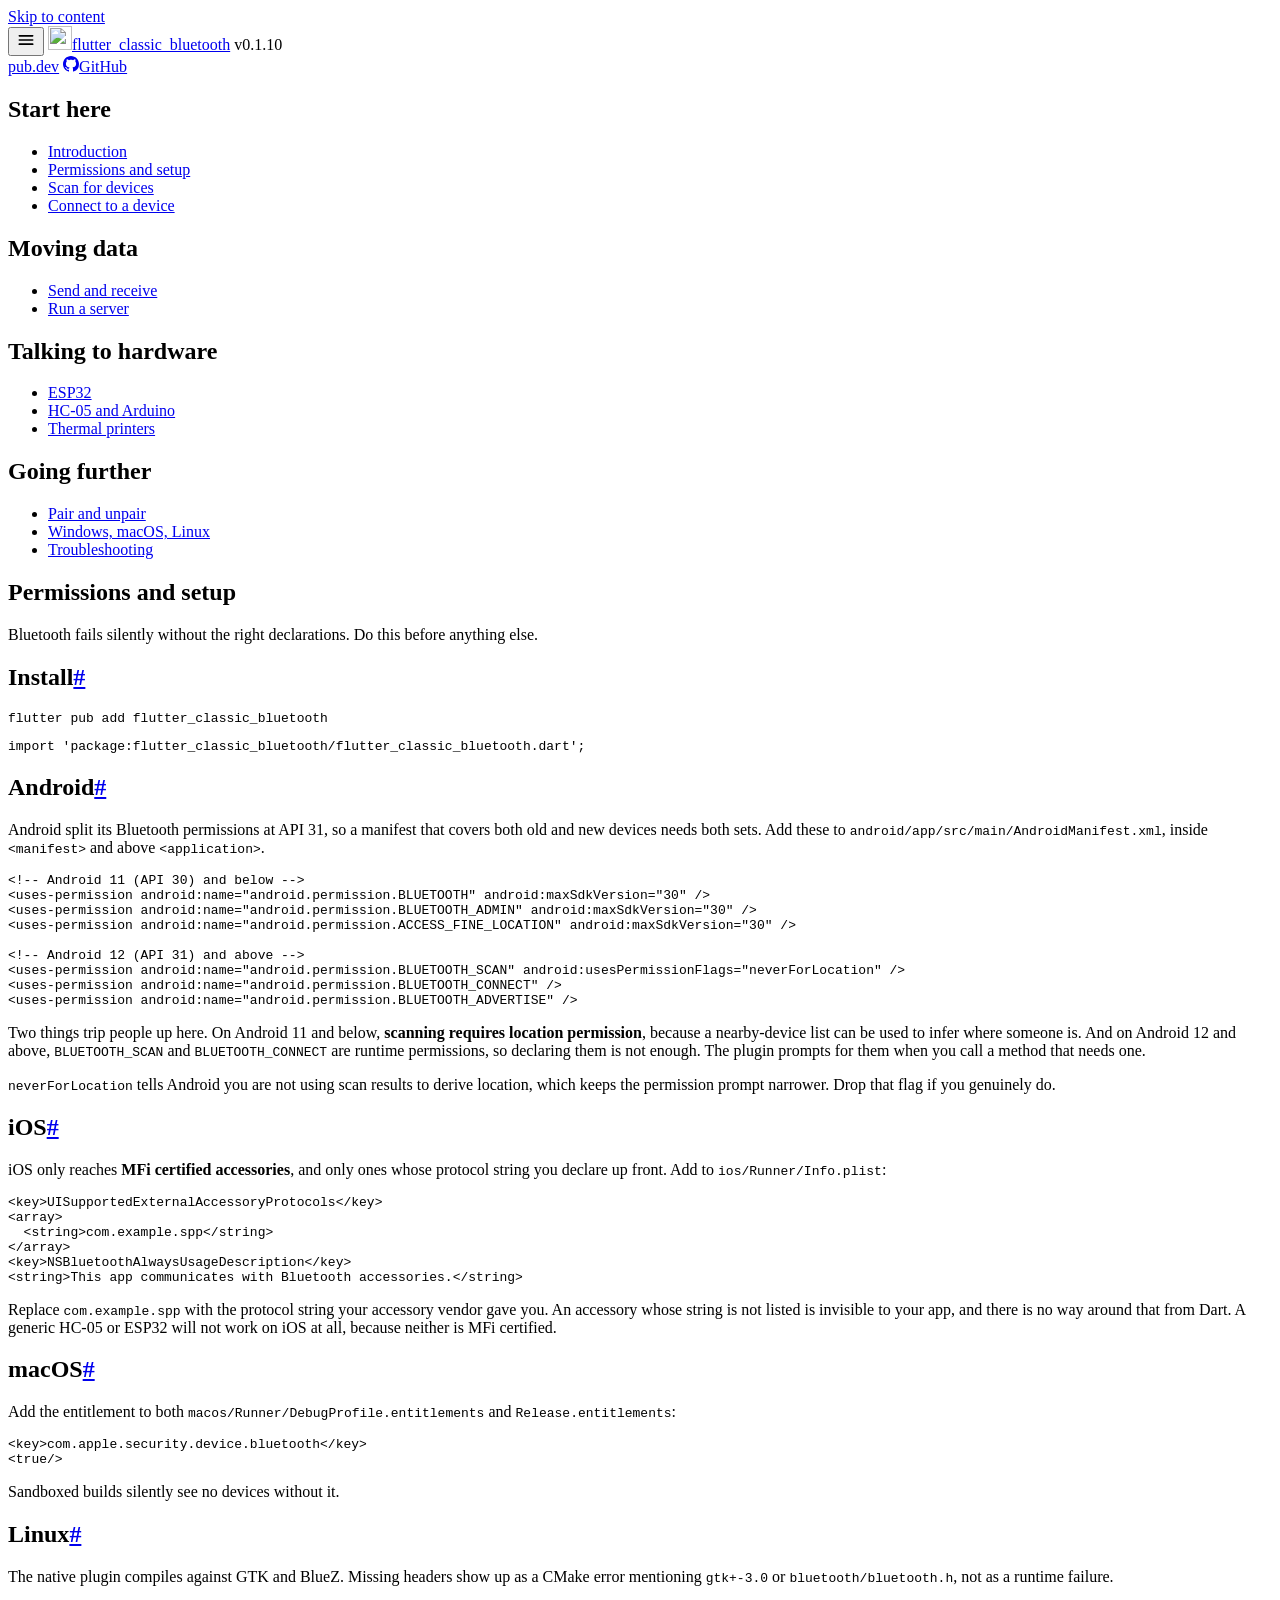
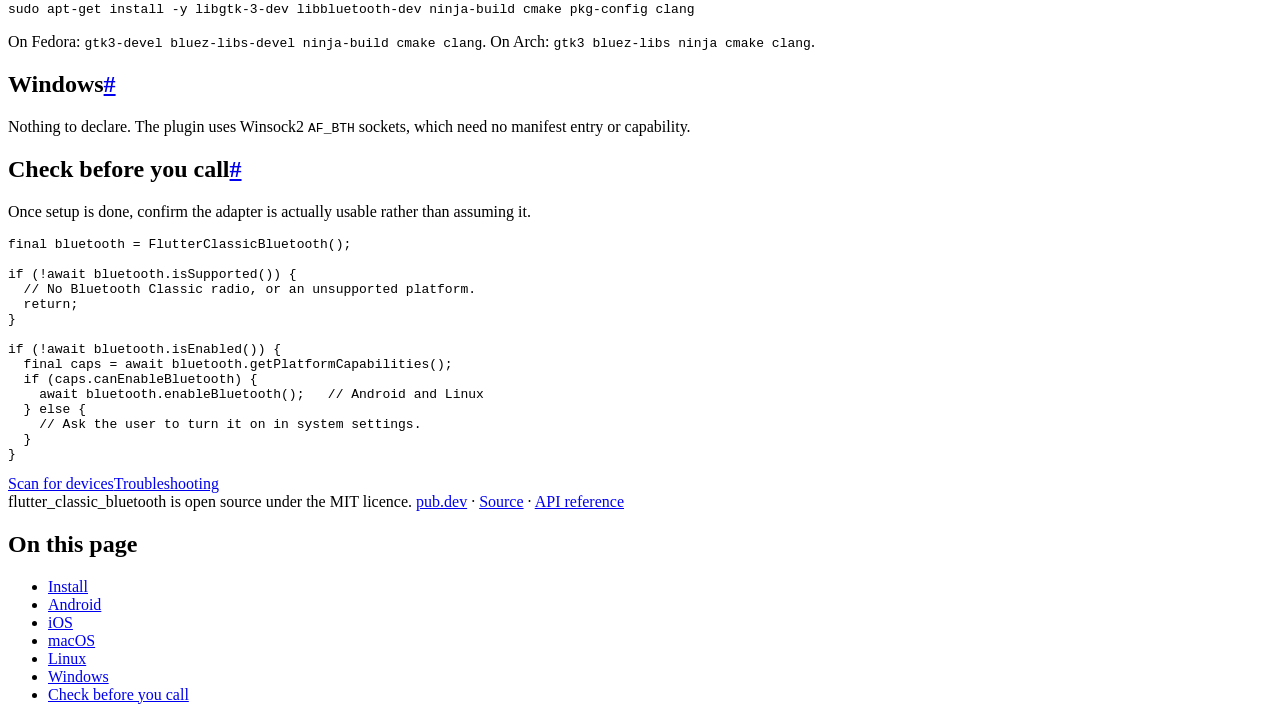
==== site/bluetooth-permissions.html @ aa204f65 "docs: add a documentation website Twelve task-based guides at https://flutter-classic-bluetooth.web." ====
<!doctype html>
<html lang="en">
<head>
<meta charset="utf-8">
<meta name="viewport" content="width=device-width,initial-scale=1">
<title>Bluetooth Permissions Setup in Flutter (Android, iOS, macOS, Linux)</title>
<meta name="description" content="The manifest entries, plist keys, entitlements and Linux packages a Flutter app needs before it can scan for or connect to a Bluetooth Classic device.">
<link rel="canonical" href="https://flutter-classic-bluetooth.web.app/bluetooth-permissions">
<meta property="og:type" content="article">
<meta property="og:title" content="Bluetooth Permissions Setup in Flutter (Android, iOS, macOS, Linux)">
<meta property="og:description" content="The manifest entries, plist keys, entitlements and Linux packages a Flutter app needs before it can scan for or connect to a Bluetooth Classic device.">
<meta property="og:url" content="https://flutter-classic-bluetooth.web.app/bluetooth-permissions">
<meta name="twitter:card" content="summary">
<link rel="icon" href="/logo.svg" type="image/svg+xml">
<link rel="stylesheet" href="/style.88cd6437e8.css">
<script type="application/ld+json">{"@context": "https://schema.org", "@type": "TechArticle", "headline": "Permissions and setup", "description": "The manifest entries, plist keys, entitlements and Linux packages a Flutter app needs before it can scan for or connect to a Bluetooth Classic device.", "url": "https://flutter-classic-bluetooth.web.app/bluetooth-permissions", "author": {"@type": "Person", "name": "Nurullah Al Masum"}, "about": {"@type": "SoftwareSourceCode", "name": "flutter_classic_bluetooth", "programmingLanguage": "Dart", "codeRepository": "https://github.com/almasumdev/flutter_classic_bluetooth"}}</script>
<script type="application/ld+json">{"@context": "https://schema.org", "@type": "FAQPage", "mainEntity": [{"@type": "Question", "name": "Why does Bluetooth scanning need location permission on Android?", "acceptedAnswer": {"@type": "Answer", "text": "On Android 11 and below the list of nearby Bluetooth devices can reveal where a user is, so the system gates scanning behind ACCESS_FINE_LOCATION. Android 12 replaced it with BLUETOOTH_SCAN, which you can declare with neverForLocation."}}, {"@type": "Question", "name": "Why can my Flutter app not see a Bluetooth device on iOS?", "acceptedAnswer": {"@type": "Answer", "text": "iOS only exposes MFi certified accessories, and only those whose protocol string is listed in UISupportedExternalAccessoryProtocols. Generic modules such as HC-05 and ESP32 are not reachable on iOS."}}, {"@type": "Question", "name": "Do I need a permission package to request Bluetooth permissions?", "acceptedAnswer": {"@type": "Answer", "text": "No. The plugin requests the Android runtime permissions it needs when you call a method that requires one."}}]}</script>
</head>
<body>
<a class="skip" href="#content">Skip to content</a>

<header class="topbar">
  <button class="menu" type="button" aria-label="Open navigation" aria-expanded="false" aria-controls="sidebar"><svg viewBox="0 0 24 24" aria-hidden="true" width="20" height="20" fill="none" stroke="currentColor" stroke-width="2" stroke-linecap="round"><path d="M4 7h16M4 12h16M4 17h16"/></svg></button>
  <a class="brand" href="/"><img src="/logo.svg" alt="" width="24" height="24">flutter_classic_bluetooth</a>
  <span class="ver">v0.1.10</span>
  <div class="grow"></div>
  <a class="ext" href="https://pub.dev/packages/flutter_classic_bluetooth"><span>pub.dev</span></a>
  <a class="ext" href="https://github.com/almasumdev/flutter_classic_bluetooth" aria-label="Source on GitHub"><svg viewBox="0 0 16 16" aria-hidden="true" width="16" height="16" fill="currentColor"><path d="M8 0C3.58 0 0 3.58 0 8c0 3.54 2.29 6.53 5.47 7.59.4.07.55-.17.55-.38 0-.19-.01-.82-.01-1.49-2.01.37-2.53-.49-2.69-.94-.09-.23-.48-.94-.82-1.13-.28-.15-.68-.52-.01-.53.63-.01 1.08.58 1.23.82.72 1.21 1.87.87 2.33.66.07-.52.28-.87.51-1.07-1.78-.2-3.64-.89-3.64-3.95 0-.87.31-1.59.82-2.15-.08-.2-.36-1.02.08-2.12 0 0 .67-.21 2.2.82.64-.18 1.32-.27 2-.27s1.36.09 2 .27c1.53-1.04 2.2-.82 2.2-.82.44 1.1.16 1.92.08 2.12.51.56.82 1.27.82 2.15 0 3.07-1.87 3.75-3.65 3.95.29.25.54.73.54 1.48 0 1.07-.01 1.93-.01 2.2 0 .21.15.46.55.38A8.01 8.01 0 0 0 16 8c0-4.42-3.58-8-8-8Z"/></svg><span>GitHub</span></a>
</header>

<div class="scrim" aria-hidden="true"></div>

<div class="shell">
  <nav class="sidebar" id="sidebar" aria-label="Documentation"><h2>Start here</h2><ul><li><a href="/">Introduction</a></li><li><a href="/bluetooth-permissions" aria-current="page">Permissions and setup</a></li><li><a href="/scan-bluetooth-devices">Scan for devices</a></li><li><a href="/connect-bluetooth-device">Connect to a device</a></li></ul><h2>Moving data</h2><ul><li><a href="/send-receive-data">Send and receive</a></li><li><a href="/rfcomm-server">Run a server</a></li></ul><h2>Talking to hardware</h2><ul><li><a href="/esp32-bluetooth">ESP32</a></li><li><a href="/hc-05-arduino">HC-05 and Arduino</a></li><li><a href="/bluetooth-thermal-printer">Thermal printers</a></li></ul><h2>Going further</h2><ul><li><a href="/pair-devices">Pair and unpair</a></li><li><a href="/desktop-bluetooth">Windows, macOS, Linux</a></li><li><a href="/troubleshooting">Troubleshooting</a></li></ul></nav>

  <main class="content" id="content">
    <article>
      <h1>Permissions and setup</h1>
      <p class="lede">Bluetooth fails silently without the right declarations. Do this before anything else.</p>
      <h2 id="install">Install<a class="anchor" href="#install" aria-label="Link to this section">#</a></h2>
<div class="codeblock"><pre><code>flutter pub add flutter_classic_bluetooth</code></pre></div>
<div class="codeblock"><pre><code>import 'package:flutter_classic_bluetooth/flutter_classic_bluetooth.dart';</code></pre></div>
<h2 id="android">Android<a class="anchor" href="#android" aria-label="Link to this section">#</a></h2>
<p>Android split its Bluetooth permissions at API 31, so a manifest that covers both old and new devices needs both sets. Add these to <code>android/app/src/main/AndroidManifest.xml</code>, inside <code>&lt;manifest&gt;</code> and above <code>&lt;application&gt;</code>.</p>
<div class="codeblock"><pre><code>&lt;!-- Android 11 (API 30) and below --&gt;
&lt;uses-permission android:name="android.permission.BLUETOOTH" android:maxSdkVersion="30" /&gt;
&lt;uses-permission android:name="android.permission.BLUETOOTH_ADMIN" android:maxSdkVersion="30" /&gt;
&lt;uses-permission android:name="android.permission.ACCESS_FINE_LOCATION" android:maxSdkVersion="30" /&gt;

&lt;!-- Android 12 (API 31) and above --&gt;
&lt;uses-permission android:name="android.permission.BLUETOOTH_SCAN" android:usesPermissionFlags="neverForLocation" /&gt;
&lt;uses-permission android:name="android.permission.BLUETOOTH_CONNECT" /&gt;
&lt;uses-permission android:name="android.permission.BLUETOOTH_ADVERTISE" /&gt;</code></pre></div>
<p>Two things trip people up here. On Android 11 and below, <strong>scanning requires location permission</strong>, because a nearby-device list can be used to infer where someone is. And on Android 12 and above, <code>BLUETOOTH_SCAN</code> and <code>BLUETOOTH_CONNECT</code> are runtime permissions, so declaring them is not enough. The plugin prompts for them when you call a method that needs one.</p>
<p><code>neverForLocation</code> tells Android you are not using scan results to derive location, which keeps the permission prompt narrower. Drop that flag if you genuinely do.</p>

<h2 id="ios">iOS<a class="anchor" href="#ios" aria-label="Link to this section">#</a></h2>
<p>iOS only reaches <strong>MFi certified accessories</strong>, and only ones whose protocol string you declare up front. Add to <code>ios/Runner/Info.plist</code>:</p>
<div class="codeblock"><pre><code>&lt;key&gt;UISupportedExternalAccessoryProtocols&lt;/key&gt;
&lt;array&gt;
  &lt;string&gt;com.example.spp&lt;/string&gt;
&lt;/array&gt;
&lt;key&gt;NSBluetoothAlwaysUsageDescription&lt;/key&gt;
&lt;string&gt;This app communicates with Bluetooth accessories.&lt;/string&gt;</code></pre></div>
<p>Replace <code>com.example.spp</code> with the protocol string your accessory vendor gave you. An accessory whose string is not listed is invisible to your app, and there is no way around that from Dart. A generic HC-05 or ESP32 will not work on iOS at all, because neither is MFi certified.</p>

<h2 id="macos">macOS<a class="anchor" href="#macos" aria-label="Link to this section">#</a></h2>
<p>Add the entitlement to both <code>macos/Runner/DebugProfile.entitlements</code> and <code>Release.entitlements</code>:</p>
<div class="codeblock"><pre><code>&lt;key&gt;com.apple.security.device.bluetooth&lt;/key&gt;
&lt;true/&gt;</code></pre></div>
<p>Sandboxed builds silently see no devices without it.</p>

<h2 id="linux">Linux<a class="anchor" href="#linux" aria-label="Link to this section">#</a></h2>
<p>The native plugin compiles against GTK and BlueZ. Missing headers show up as a CMake error mentioning <code>gtk+-3.0</code> or <code>bluetooth/bluetooth.h</code>, not as a runtime failure.</p>
<div class="codeblock"><pre><code>sudo apt-get install -y libgtk-3-dev libbluetooth-dev ninja-build cmake pkg-config clang</code></pre></div>
<p>On Fedora: <code>gtk3-devel bluez-libs-devel ninja-build cmake clang</code>. On Arch: <code>gtk3 bluez-libs ninja cmake clang</code>.</p>

<h2 id="windows">Windows<a class="anchor" href="#windows" aria-label="Link to this section">#</a></h2>
<p>Nothing to declare. The plugin uses Winsock2 <code>AF_BTH</code> sockets, which need no manifest entry or capability.</p>

<h2 id="check-before-you-call">Check before you call<a class="anchor" href="#check-before-you-call" aria-label="Link to this section">#</a></h2>
<p>Once setup is done, confirm the adapter is actually usable rather than assuming it.</p>
<div class="codeblock"><pre><code>final bluetooth = FlutterClassicBluetooth();

if (!await bluetooth.isSupported()) {
  // No Bluetooth Classic radio, or an unsupported platform.
  return;
}

if (!await bluetooth.isEnabled()) {
  final caps = await bluetooth.getPlatformCapabilities();
  if (caps.canEnableBluetooth) {
    await bluetooth.enableBluetooth();   // Android and Linux
  } else {
    // Ask the user to turn it on in system settings.
  }
}</code></pre></div><nav class="next" aria-label="Related guides"><a href="/scan-bluetooth-devices">Scan for devices</a><a href="/troubleshooting">Troubleshooting</a></nav>
      <footer class="pagefoot">
        flutter_classic_bluetooth is open source under the MIT licence.
        <a href="https://pub.dev/packages/flutter_classic_bluetooth">pub.dev</a> &middot;
        <a href="https://github.com/almasumdev/flutter_classic_bluetooth">Source</a> &middot;
        <a href="https://pub.dev/documentation/flutter_classic_bluetooth/latest/">API reference</a>
      </footer>
    </article>
  </main>

  <aside class="toc"><nav aria-labelledby="toc-h"><h2 id="toc-h">On this page</h2><ul><li><a href="#install">Install</a></li><li><a href="#android">Android</a></li><li><a href="#ios">iOS</a></li><li><a href="#macos">macOS</a></li><li><a href="#linux">Linux</a></li><li><a href="#windows">Windows</a></li><li><a href="#check-before-you-call">Check before you call</a></li></ul></nav></aside>
</div>

<script src="/docs.029eb910a1.js" defer></script>
</body>
</html>
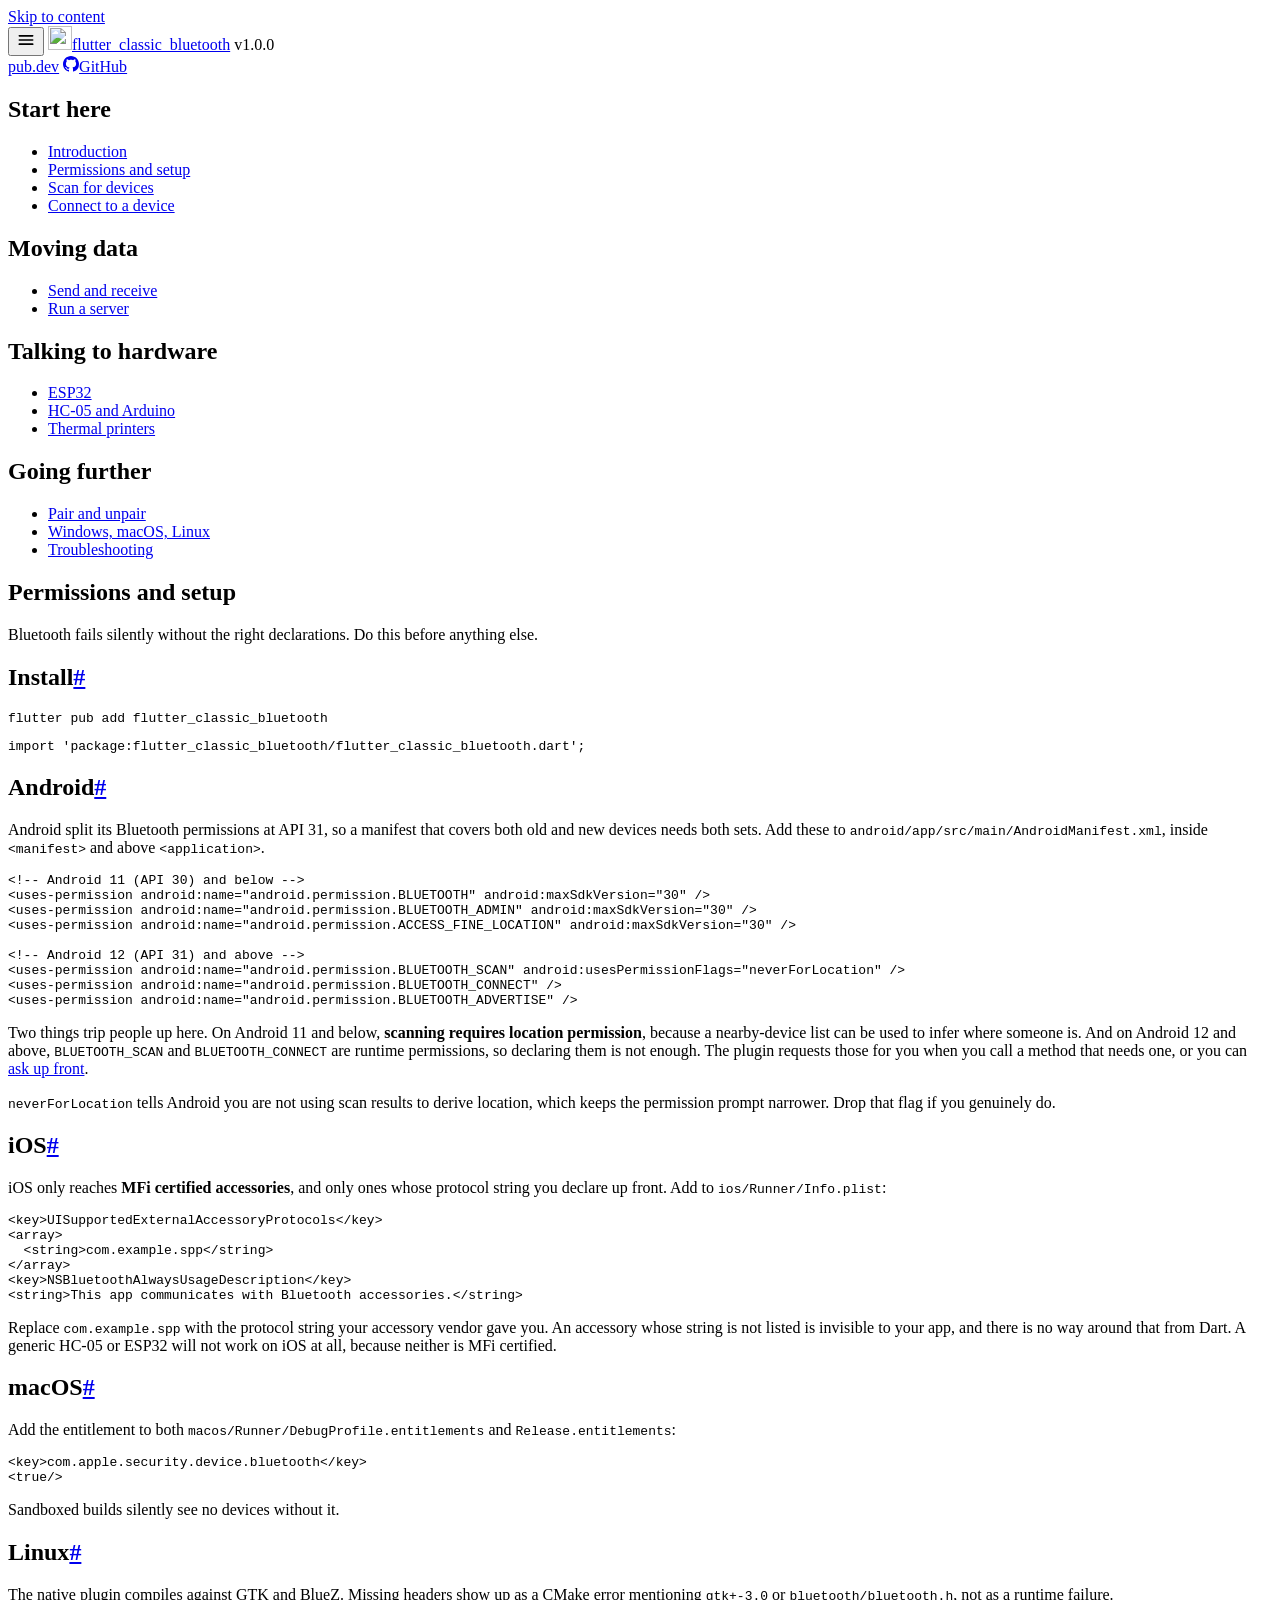
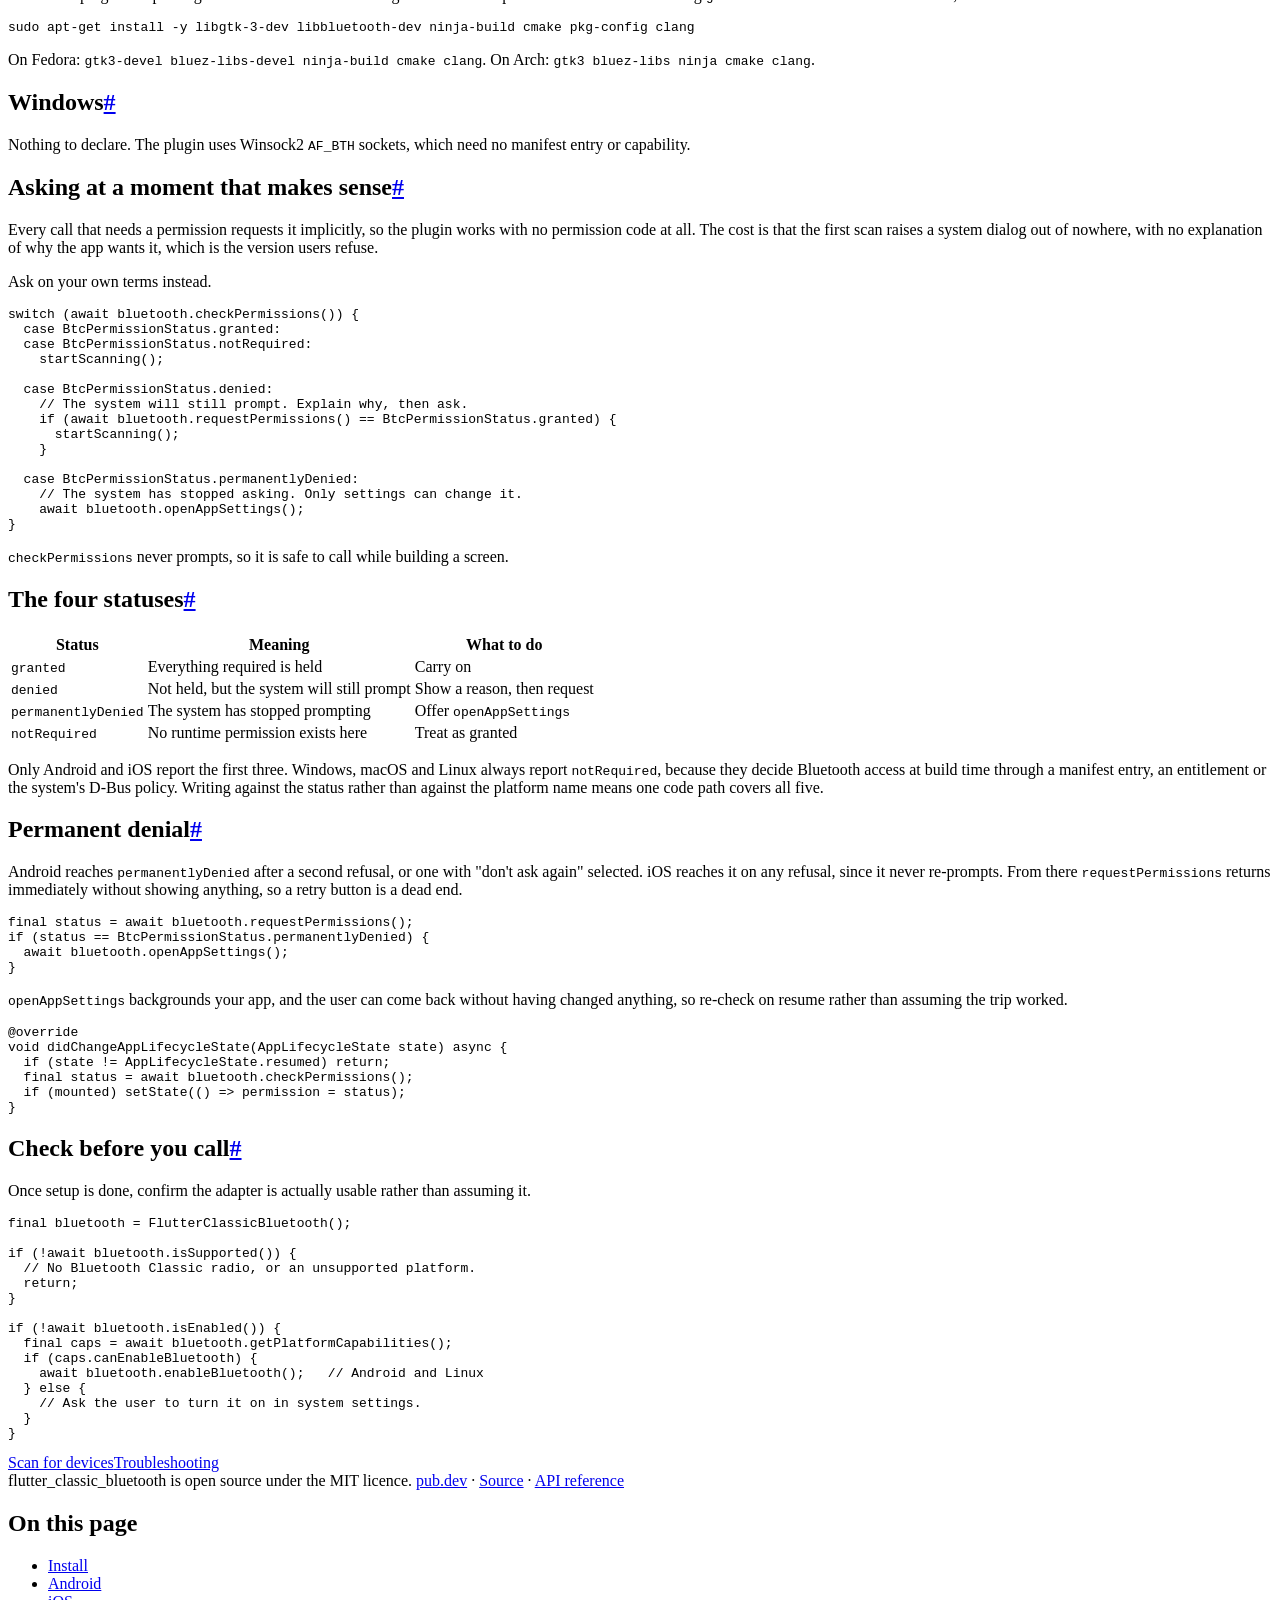
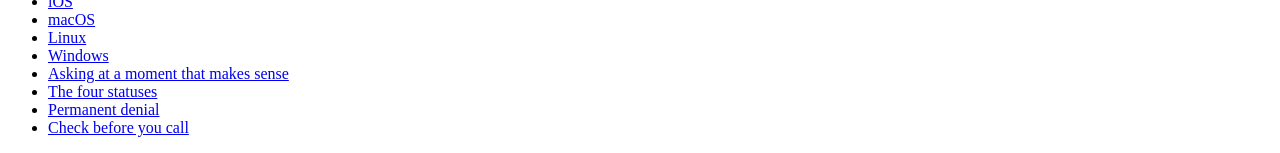
==== commit 3e737ca7: "feat!: permission API, and 1.0.0 checkPermissions() reports the current status without prompting, re" ====
--- a/site/bluetooth-permissions.html
+++ b/site/bluetooth-permissions.html
@@ -22,7 +22,7 @@
 <header class="topbar">
   <button class="menu" type="button" aria-label="Open navigation" aria-expanded="false" aria-controls="sidebar"><svg viewBox="0 0 24 24" aria-hidden="true" width="20" height="20" fill="none" stroke="currentColor" stroke-width="2" stroke-linecap="round"><path d="M4 7h16M4 12h16M4 17h16"/></svg></button>
   <a class="brand" href="/"><img src="/logo.svg" alt="" width="24" height="24">flutter_classic_bluetooth</a>
-  <span class="ver">v0.1.10</span>
+  <span class="ver">v1.0.0</span>
   <div class="grow"></div>
   <a class="ext" href="https://pub.dev/packages/flutter_classic_bluetooth"><span>pub.dev</span></a>
   <a class="ext" href="https://github.com/almasumdev/flutter_classic_bluetooth" aria-label="Source on GitHub"><svg viewBox="0 0 16 16" aria-hidden="true" width="16" height="16" fill="currentColor"><path d="M8 0C3.58 0 0 3.58 0 8c0 3.54 2.29 6.53 5.47 7.59.4.07.55-.17.55-.38 0-.19-.01-.82-.01-1.49-2.01.37-2.53-.49-2.69-.94-.09-.23-.48-.94-.82-1.13-.28-.15-.68-.52-.01-.53.63-.01 1.08.58 1.23.82.72 1.21 1.87.87 2.33.66.07-.52.28-.87.51-1.07-1.78-.2-3.64-.89-3.64-3.95 0-.87.31-1.59.82-2.15-.08-.2-.36-1.02.08-2.12 0 0 .67-.21 2.2.82.64-.18 1.32-.27 2-.27s1.36.09 2 .27c1.53-1.04 2.2-.82 2.2-.82.44 1.1.16 1.92.08 2.12.51.56.82 1.27.82 2.15 0 3.07-1.87 3.75-3.65 3.95.29.25.54.73.54 1.48 0 1.07-.01 1.93-.01 2.2 0 .21.15.46.55.38A8.01 8.01 0 0 0 16 8c0-4.42-3.58-8-8-8Z"/></svg><span>GitHub</span></a>
@@ -51,7 +51,7 @@
 &lt;uses-permission android:name="android.permission.BLUETOOTH_SCAN" android:usesPermissionFlags="neverForLocation" /&gt;
 &lt;uses-permission android:name="android.permission.BLUETOOTH_CONNECT" /&gt;
 &lt;uses-permission android:name="android.permission.BLUETOOTH_ADVERTISE" /&gt;</code></pre></div>
-<p>Two things trip people up here. On Android 11 and below, <strong>scanning requires location permission</strong>, because a nearby-device list can be used to infer where someone is. And on Android 12 and above, <code>BLUETOOTH_SCAN</code> and <code>BLUETOOTH_CONNECT</code> are runtime permissions, so declaring them is not enough. The plugin prompts for them when you call a method that needs one.</p>
+<p>Two things trip people up here. On Android 11 and below, <strong>scanning requires location permission</strong>, because a nearby-device list can be used to infer where someone is. And on Android 12 and above, <code>BLUETOOTH_SCAN</code> and <code>BLUETOOTH_CONNECT</code> are runtime permissions, so declaring them is not enough. The plugin requests those for you when you call a method that needs one, or you can <a href="#asking-at-a-moment-that-makes-sense">ask up front</a>.</p>
 <p><code>neverForLocation</code> tells Android you are not using scan results to derive location, which keeps the permission prompt narrower. Drop that flag if you genuinely do.</p>
 
 <h2 id="ios">iOS<a class="anchor" href="#ios" aria-label="Link to this section">#</a></h2>
@@ -78,6 +78,50 @@
 <h2 id="windows">Windows<a class="anchor" href="#windows" aria-label="Link to this section">#</a></h2>
 <p>Nothing to declare. The plugin uses Winsock2 <code>AF_BTH</code> sockets, which need no manifest entry or capability.</p>
 
+<h2 id="asking-at-a-moment-that-makes-sense">Asking at a moment that makes sense<a class="anchor" href="#asking-at-a-moment-that-makes-sense" aria-label="Link to this section">#</a></h2>
+<p>Every call that needs a permission requests it implicitly, so the plugin works with no permission code at all. The cost is that the first scan raises a system dialog out of nowhere, with no explanation of why the app wants it, which is the version users refuse.</p>
+<p>Ask on your own terms instead.</p>
+<div class="codeblock"><pre><code>switch (await bluetooth.checkPermissions()) {
+  case BtcPermissionStatus.granted:
+  case BtcPermissionStatus.notRequired:
+    startScanning();
+
+  case BtcPermissionStatus.denied:
+    // The system will still prompt. Explain why, then ask.
+    if (await bluetooth.requestPermissions() == BtcPermissionStatus.granted) {
+      startScanning();
+    }
+
+  case BtcPermissionStatus.permanentlyDenied:
+    // The system has stopped asking. Only settings can change it.
+    await bluetooth.openAppSettings();
+}</code></pre></div>
+<p><code>checkPermissions</code> never prompts, so it is safe to call while building a screen.</p>
+
+<h2 id="the-four-statuses">The four statuses<a class="anchor" href="#the-four-statuses" aria-label="Link to this section">#</a></h2>
+<div class="tablewrap"><div class="tablewrap"><table>
+<thead><tr><th>Status</th><th>Meaning</th><th>What to do</th></tr></thead>
+<tbody>
+<tr><td><code>granted</code></td><td>Everything required is held</td><td>Carry on</td></tr>
+<tr><td><code>denied</code></td><td>Not held, but the system will still prompt</td><td>Show a reason, then request</td></tr>
+<tr><td><code>permanentlyDenied</code></td><td>The system has stopped prompting</td><td>Offer <code>openAppSettings</code></td></tr>
+<tr><td><code>notRequired</code></td><td>No runtime permission exists here</td><td>Treat as granted</td></tr>
+</tbody></table></div></div>
+<p>Only Android and iOS report the first three. Windows, macOS and Linux always report <code>notRequired</code>, because they decide Bluetooth access at build time through a manifest entry, an entitlement or the system's D-Bus policy. Writing against the status rather than against the platform name means one code path covers all five.</p>
+
+<h2 id="permanent-denial">Permanent denial<a class="anchor" href="#permanent-denial" aria-label="Link to this section">#</a></h2>
+<p>Android reaches <code>permanentlyDenied</code> after a second refusal, or one with "don't ask again" selected. iOS reaches it on any refusal, since it never re-prompts. From there <code>requestPermissions</code> returns immediately without showing anything, so a retry button is a dead end.</p>
+<div class="codeblock"><pre><code>final status = await bluetooth.requestPermissions();
+if (status == BtcPermissionStatus.permanentlyDenied) {
+  await bluetooth.openAppSettings();
+}</code></pre></div>
+<p><code>openAppSettings</code> backgrounds your app, and the user can come back without having changed anything, so re-check on resume rather than assuming the trip worked.</p>
+<div class="codeblock"><pre><code>@override
+void didChangeAppLifecycleState(AppLifecycleState state) async {
+  if (state != AppLifecycleState.resumed) return;
+  final status = await bluetooth.checkPermissions();
+  if (mounted) setState(() =&gt; permission = status);
+}</code></pre></div>
 <h2 id="check-before-you-call">Check before you call<a class="anchor" href="#check-before-you-call" aria-label="Link to this section">#</a></h2>
 <p>Once setup is done, confirm the adapter is actually usable rather than assuming it.</p>
 <div class="codeblock"><pre><code>final bluetooth = FlutterClassicBluetooth();
@@ -104,7 +148,7 @@
     </article>
   </main>
 
-  <aside class="toc"><nav aria-labelledby="toc-h"><h2 id="toc-h">On this page</h2><ul><li><a href="#install">Install</a></li><li><a href="#android">Android</a></li><li><a href="#ios">iOS</a></li><li><a href="#macos">macOS</a></li><li><a href="#linux">Linux</a></li><li><a href="#windows">Windows</a></li><li><a href="#check-before-you-call">Check before you call</a></li></ul></nav></aside>
+  <aside class="toc"><nav aria-labelledby="toc-h"><h2 id="toc-h">On this page</h2><ul><li><a href="#install">Install</a></li><li><a href="#android">Android</a></li><li><a href="#ios">iOS</a></li><li><a href="#macos">macOS</a></li><li><a href="#linux">Linux</a></li><li><a href="#windows">Windows</a></li><li><a href="#asking-at-a-moment-that-makes-sense">Asking at a moment that makes sense</a></li><li><a href="#the-four-statuses">The four statuses</a></li><li><a href="#permanent-denial">Permanent denial</a></li><li><a href="#check-before-you-call">Check before you call</a></li></ul></nav></aside>
 </div>
 
 <script src="/docs.029eb910a1.js" defer></script>
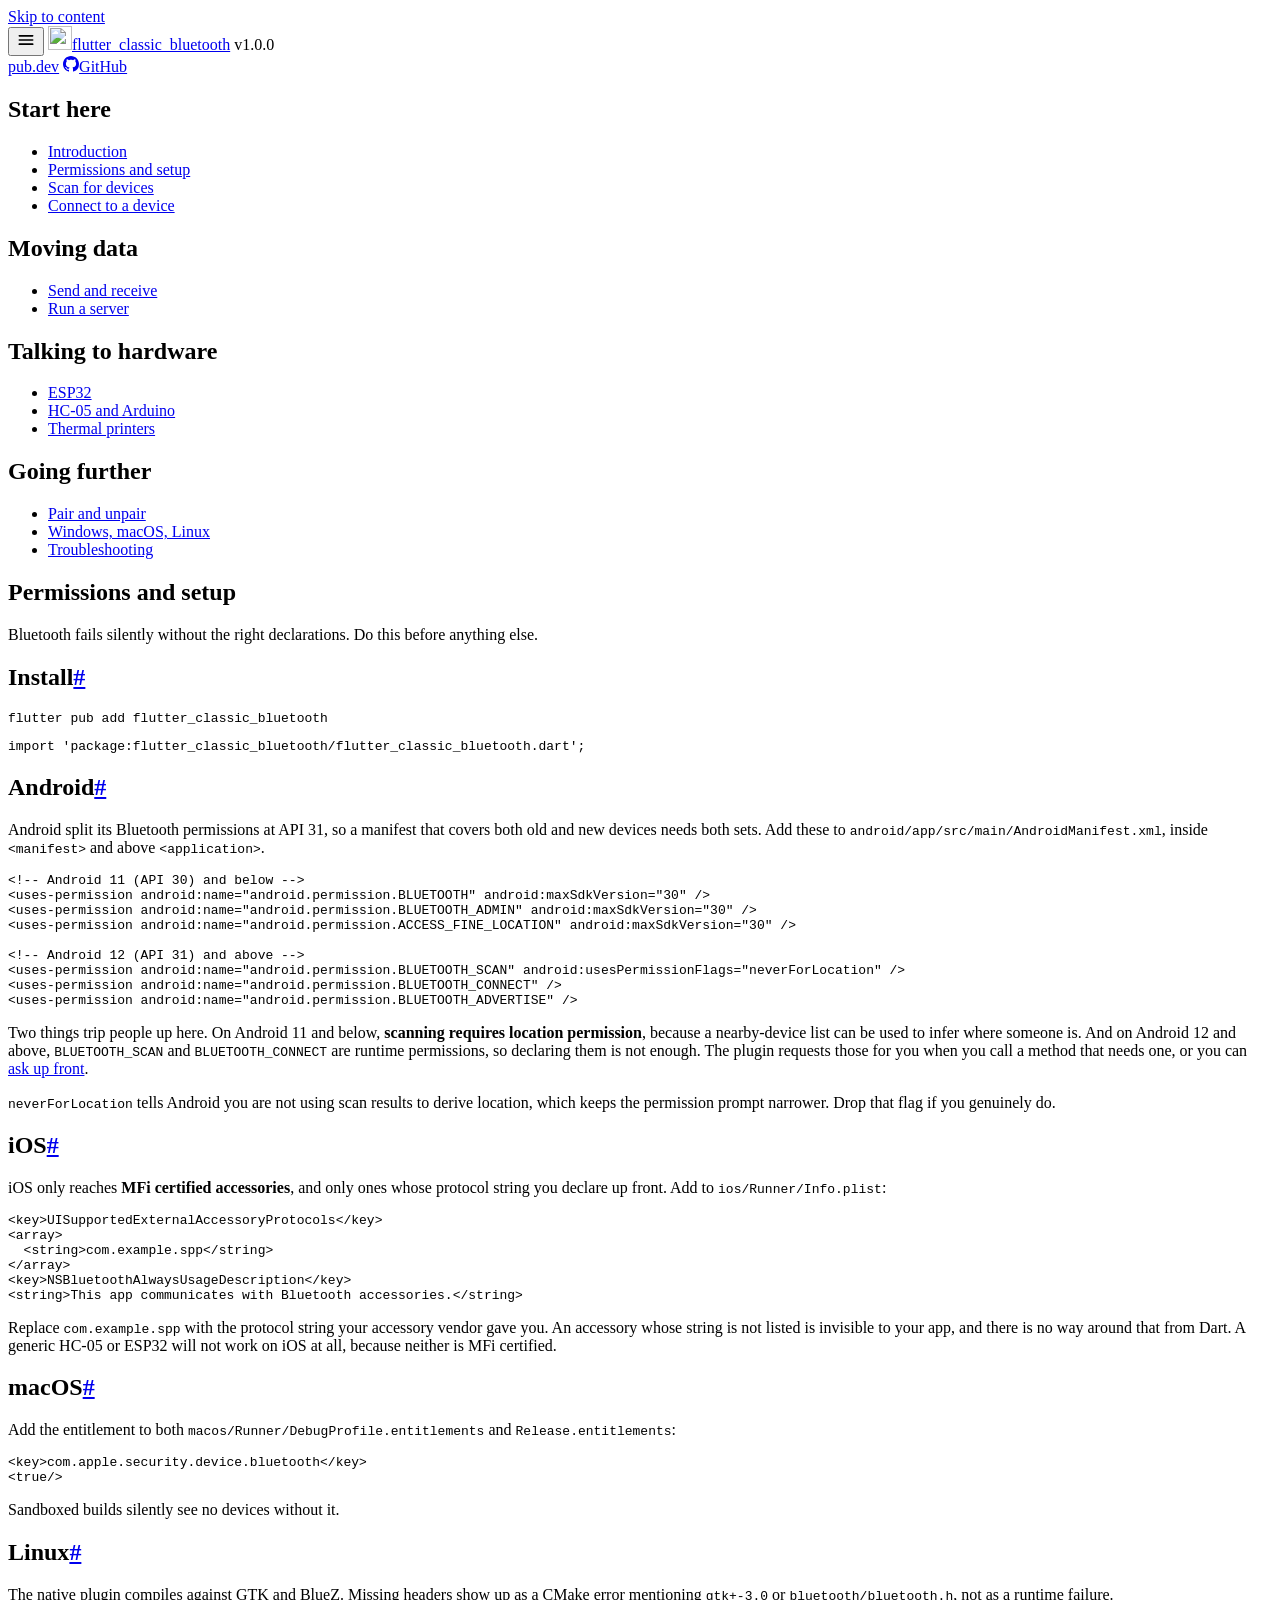
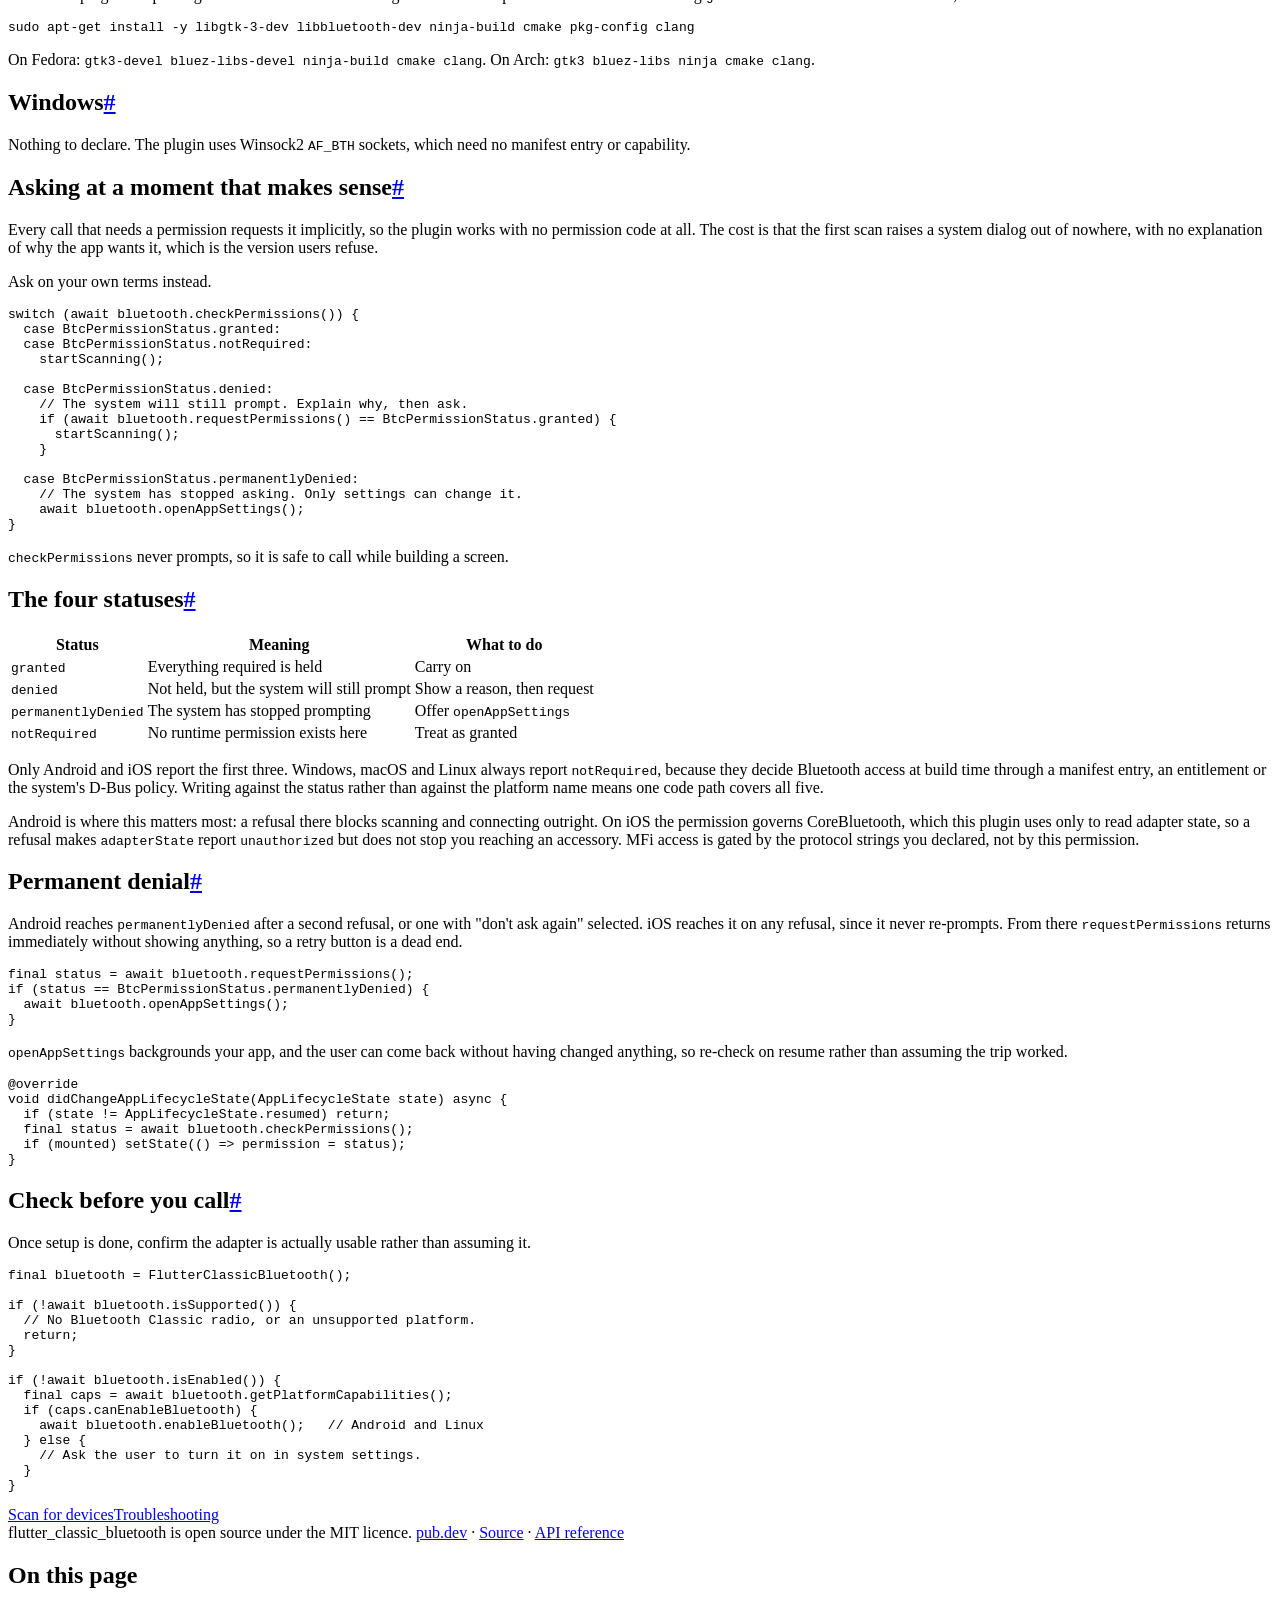
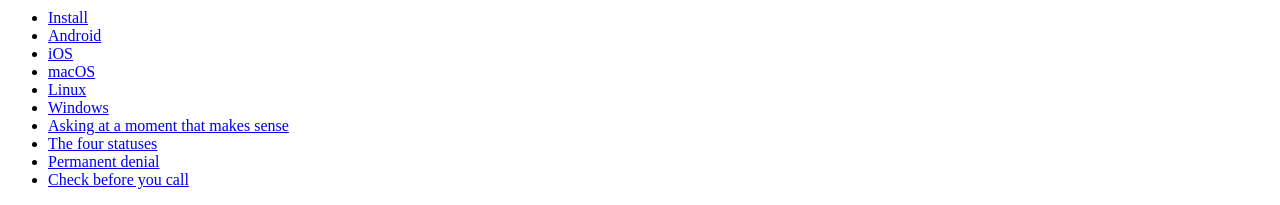
==== commit 0b239d7d: "docs: state what a denied Bluetooth permission actually costs on iOS The permission governs CoreBlue" ====
--- a/site/bluetooth-permissions.html
+++ b/site/bluetooth-permissions.html
@@ -108,6 +108,7 @@
 <tr><td><code>notRequired</code></td><td>No runtime permission exists here</td><td>Treat as granted</td></tr>
 </tbody></table></div></div>
 <p>Only Android and iOS report the first three. Windows, macOS and Linux always report <code>notRequired</code>, because they decide Bluetooth access at build time through a manifest entry, an entitlement or the system's D-Bus policy. Writing against the status rather than against the platform name means one code path covers all five.</p>
+<p>Android is where this matters most: a refusal there blocks scanning and connecting outright. On iOS the permission governs CoreBluetooth, which this plugin uses only to read adapter state, so a refusal makes <code>adapterState</code> report <code>unauthorized</code> but does not stop you reaching an accessory. MFi access is gated by the protocol strings you declared, not by this permission.</p>
 
 <h2 id="permanent-denial">Permanent denial<a class="anchor" href="#permanent-denial" aria-label="Link to this section">#</a></h2>
 <p>Android reaches <code>permanentlyDenied</code> after a second refusal, or one with "don't ask again" selected. iOS reaches it on any refusal, since it never re-prompts. From there <code>requestPermissions</code> returns immediately without showing anything, so a retry button is a dead end.</p>
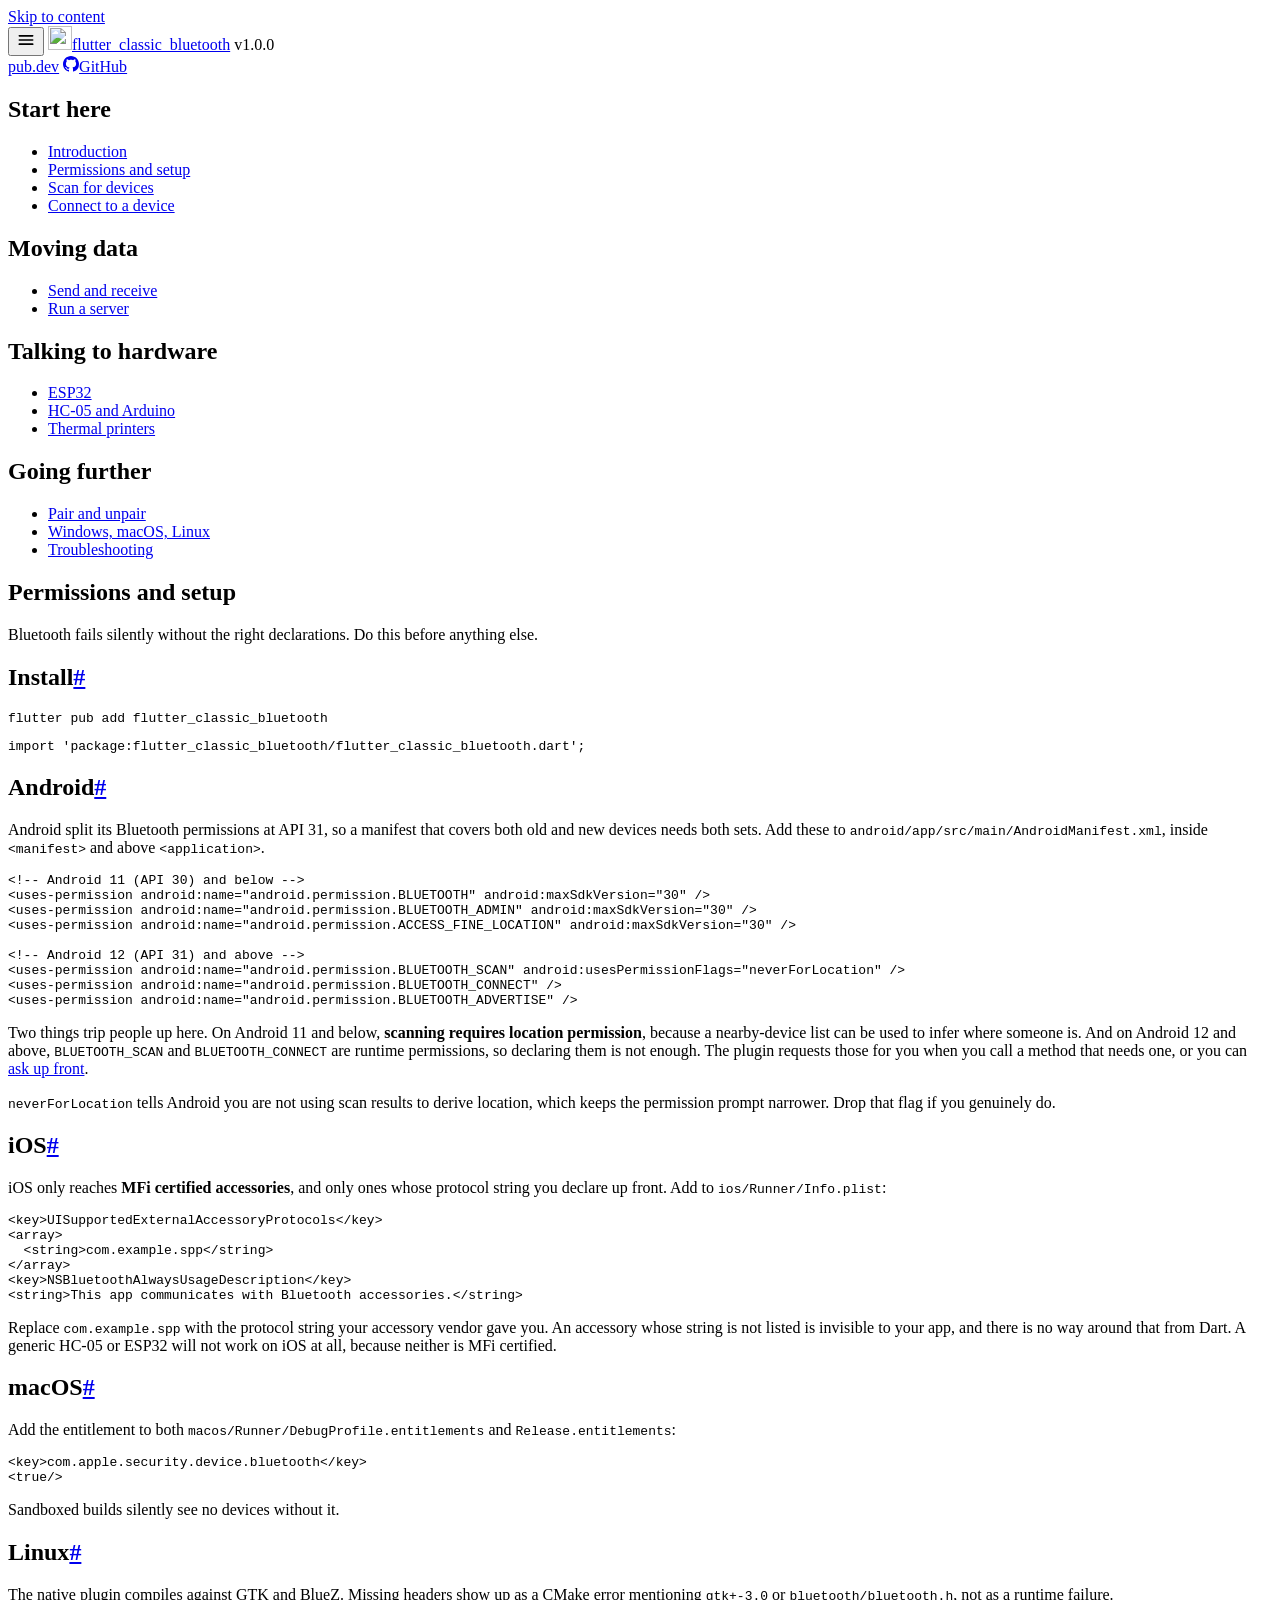
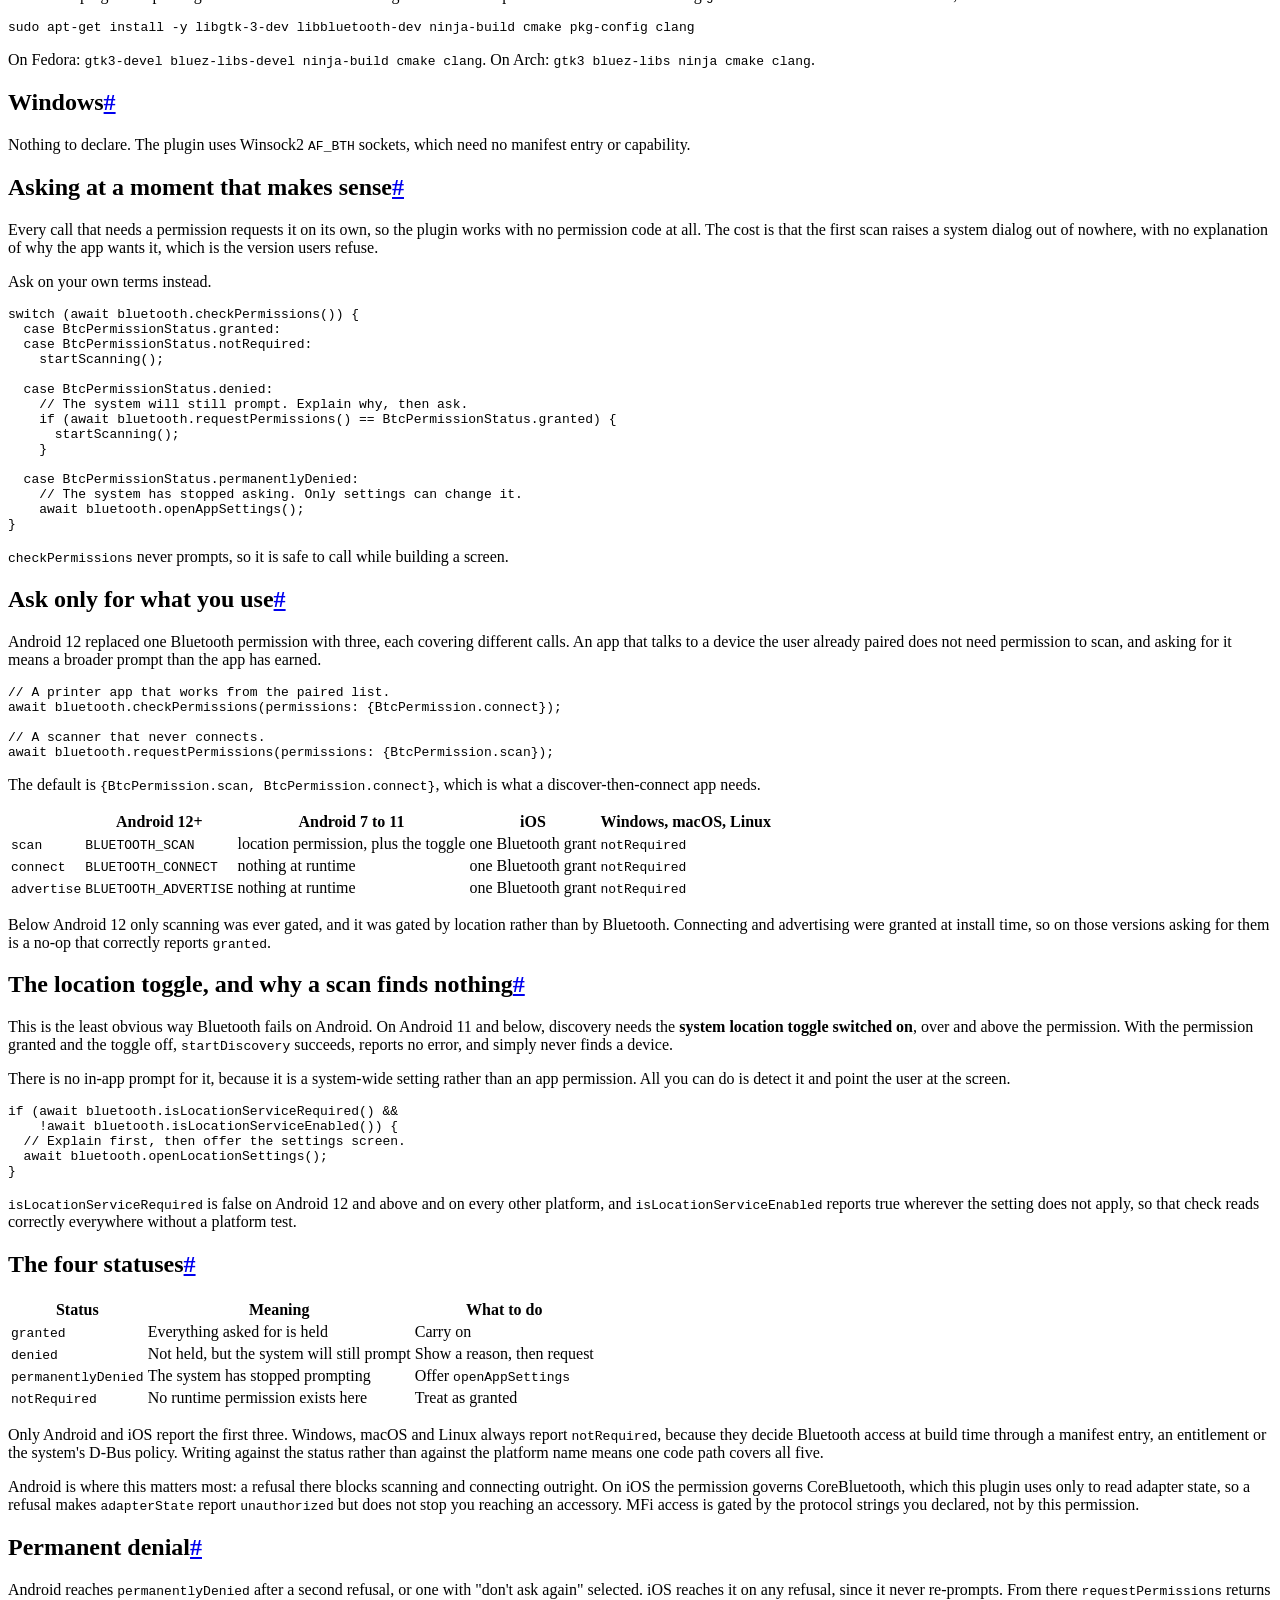
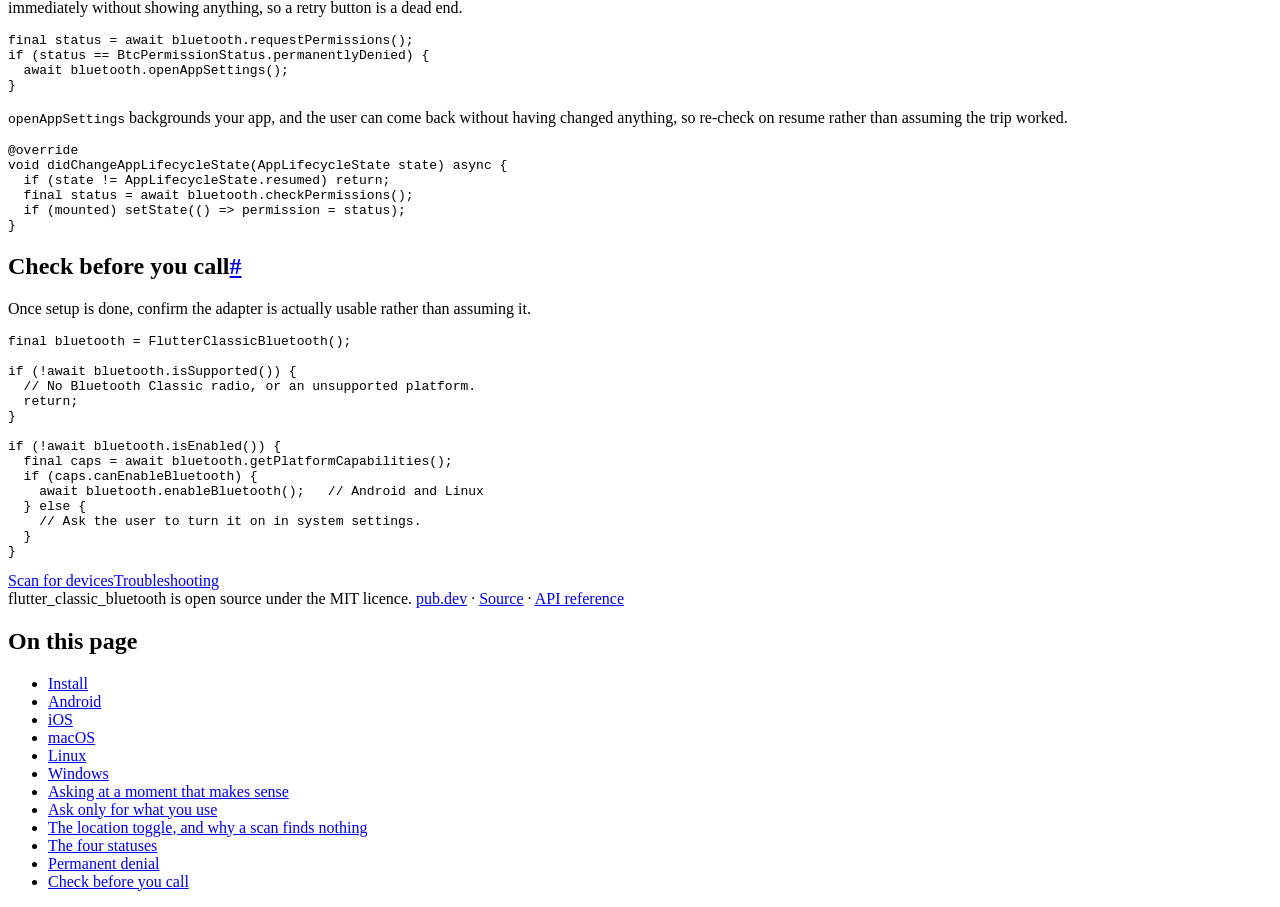
==== commit 370c0e94: "feat!: per-operation permissions, the Android location trap, and 1.0.0 Android 12 replaced one Bluet" ====
--- a/site/bluetooth-permissions.html
+++ b/site/bluetooth-permissions.html
@@ -79,7 +79,7 @@
 <p>Nothing to declare. The plugin uses Winsock2 <code>AF_BTH</code> sockets, which need no manifest entry or capability.</p>
 
 <h2 id="asking-at-a-moment-that-makes-sense">Asking at a moment that makes sense<a class="anchor" href="#asking-at-a-moment-that-makes-sense" aria-label="Link to this section">#</a></h2>
-<p>Every call that needs a permission requests it implicitly, so the plugin works with no permission code at all. The cost is that the first scan raises a system dialog out of nowhere, with no explanation of why the app wants it, which is the version users refuse.</p>
+<p>Every call that needs a permission requests it on its own, so the plugin works with no permission code at all. The cost is that the first scan raises a system dialog out of nowhere, with no explanation of why the app wants it, which is the version users refuse.</p>
 <p>Ask on your own terms instead.</p>
 <div class="codeblock"><pre><code>switch (await bluetooth.checkPermissions()) {
   case BtcPermissionStatus.granted:
@@ -98,11 +98,38 @@
 }</code></pre></div>
 <p><code>checkPermissions</code> never prompts, so it is safe to call while building a screen.</p>
 
+<h2 id="ask-only-for-what-you-use">Ask only for what you use<a class="anchor" href="#ask-only-for-what-you-use" aria-label="Link to this section">#</a></h2>
+<p>Android 12 replaced one Bluetooth permission with three, each covering different calls. An app that talks to a device the user already paired does not need permission to scan, and asking for it means a broader prompt than the app has earned.</p>
+<div class="codeblock"><pre><code>// A printer app that works from the paired list.
+await bluetooth.checkPermissions(permissions: {BtcPermission.connect});
+
+// A scanner that never connects.
+await bluetooth.requestPermissions(permissions: {BtcPermission.scan});</code></pre></div>
+<p>The default is <code>{BtcPermission.scan, BtcPermission.connect}</code>, which is what a discover-then-connect app needs.</p>
+<div class="tablewrap"><div class="tablewrap"><table>
+<thead><tr><th></th><th>Android 12+</th><th>Android 7 to 11</th><th>iOS</th><th>Windows, macOS, Linux</th></tr></thead>
+<tbody>
+<tr><td><code>scan</code></td><td><code>BLUETOOTH_SCAN</code></td><td>location permission, plus the toggle</td><td>one Bluetooth grant</td><td><code>notRequired</code></td></tr>
+<tr><td><code>connect</code></td><td><code>BLUETOOTH_CONNECT</code></td><td>nothing at runtime</td><td>one Bluetooth grant</td><td><code>notRequired</code></td></tr>
+<tr><td><code>advertise</code></td><td><code>BLUETOOTH_ADVERTISE</code></td><td>nothing at runtime</td><td>one Bluetooth grant</td><td><code>notRequired</code></td></tr>
+</tbody></table></div></div>
+<p>Below Android 12 only scanning was ever gated, and it was gated by location rather than by Bluetooth. Connecting and advertising were granted at install time, so on those versions asking for them is a no-op that correctly reports <code>granted</code>.</p>
+
+<h2 id="the-location-toggle-and-why-a-scan-finds-nothing">The location toggle, and why a scan finds nothing<a class="anchor" href="#the-location-toggle-and-why-a-scan-finds-nothing" aria-label="Link to this section">#</a></h2>
+<p>This is the least obvious way Bluetooth fails on Android. On Android 11 and below, discovery needs the <strong>system location toggle switched on</strong>, over and above the permission. With the permission granted and the toggle off, <code>startDiscovery</code> succeeds, reports no error, and simply never finds a device.</p>
+<p>There is no in-app prompt for it, because it is a system-wide setting rather than an app permission. All you can do is detect it and point the user at the screen.</p>
+<div class="codeblock"><pre><code>if (await bluetooth.isLocationServiceRequired() &amp;&amp;
+    !await bluetooth.isLocationServiceEnabled()) {
+  // Explain first, then offer the settings screen.
+  await bluetooth.openLocationSettings();
+}</code></pre></div>
+<p><code>isLocationServiceRequired</code> is false on Android 12 and above and on every other platform, and <code>isLocationServiceEnabled</code> reports true wherever the setting does not apply, so that check reads correctly everywhere without a platform test.</p>
+
 <h2 id="the-four-statuses">The four statuses<a class="anchor" href="#the-four-statuses" aria-label="Link to this section">#</a></h2>
 <div class="tablewrap"><div class="tablewrap"><table>
 <thead><tr><th>Status</th><th>Meaning</th><th>What to do</th></tr></thead>
 <tbody>
-<tr><td><code>granted</code></td><td>Everything required is held</td><td>Carry on</td></tr>
+<tr><td><code>granted</code></td><td>Everything asked for is held</td><td>Carry on</td></tr>
 <tr><td><code>denied</code></td><td>Not held, but the system will still prompt</td><td>Show a reason, then request</td></tr>
 <tr><td><code>permanentlyDenied</code></td><td>The system has stopped prompting</td><td>Offer <code>openAppSettings</code></td></tr>
 <tr><td><code>notRequired</code></td><td>No runtime permission exists here</td><td>Treat as granted</td></tr>
@@ -149,7 +176,7 @@
     </article>
   </main>
 
-  <aside class="toc"><nav aria-labelledby="toc-h"><h2 id="toc-h">On this page</h2><ul><li><a href="#install">Install</a></li><li><a href="#android">Android</a></li><li><a href="#ios">iOS</a></li><li><a href="#macos">macOS</a></li><li><a href="#linux">Linux</a></li><li><a href="#windows">Windows</a></li><li><a href="#asking-at-a-moment-that-makes-sense">Asking at a moment that makes sense</a></li><li><a href="#the-four-statuses">The four statuses</a></li><li><a href="#permanent-denial">Permanent denial</a></li><li><a href="#check-before-you-call">Check before you call</a></li></ul></nav></aside>
+  <aside class="toc"><nav aria-labelledby="toc-h"><h2 id="toc-h">On this page</h2><ul><li><a href="#install">Install</a></li><li><a href="#android">Android</a></li><li><a href="#ios">iOS</a></li><li><a href="#macos">macOS</a></li><li><a href="#linux">Linux</a></li><li><a href="#windows">Windows</a></li><li><a href="#asking-at-a-moment-that-makes-sense">Asking at a moment that makes sense</a></li><li><a href="#ask-only-for-what-you-use">Ask only for what you use</a></li><li><a href="#the-location-toggle-and-why-a-scan-finds-nothing">The location toggle, and why a scan finds nothing</a></li><li><a href="#the-four-statuses">The four statuses</a></li><li><a href="#permanent-denial">Permanent denial</a></li><li><a href="#check-before-you-call">Check before you call</a></li></ul></nav></aside>
 </div>
 
 <script src="/docs.029eb910a1.js" defer></script>
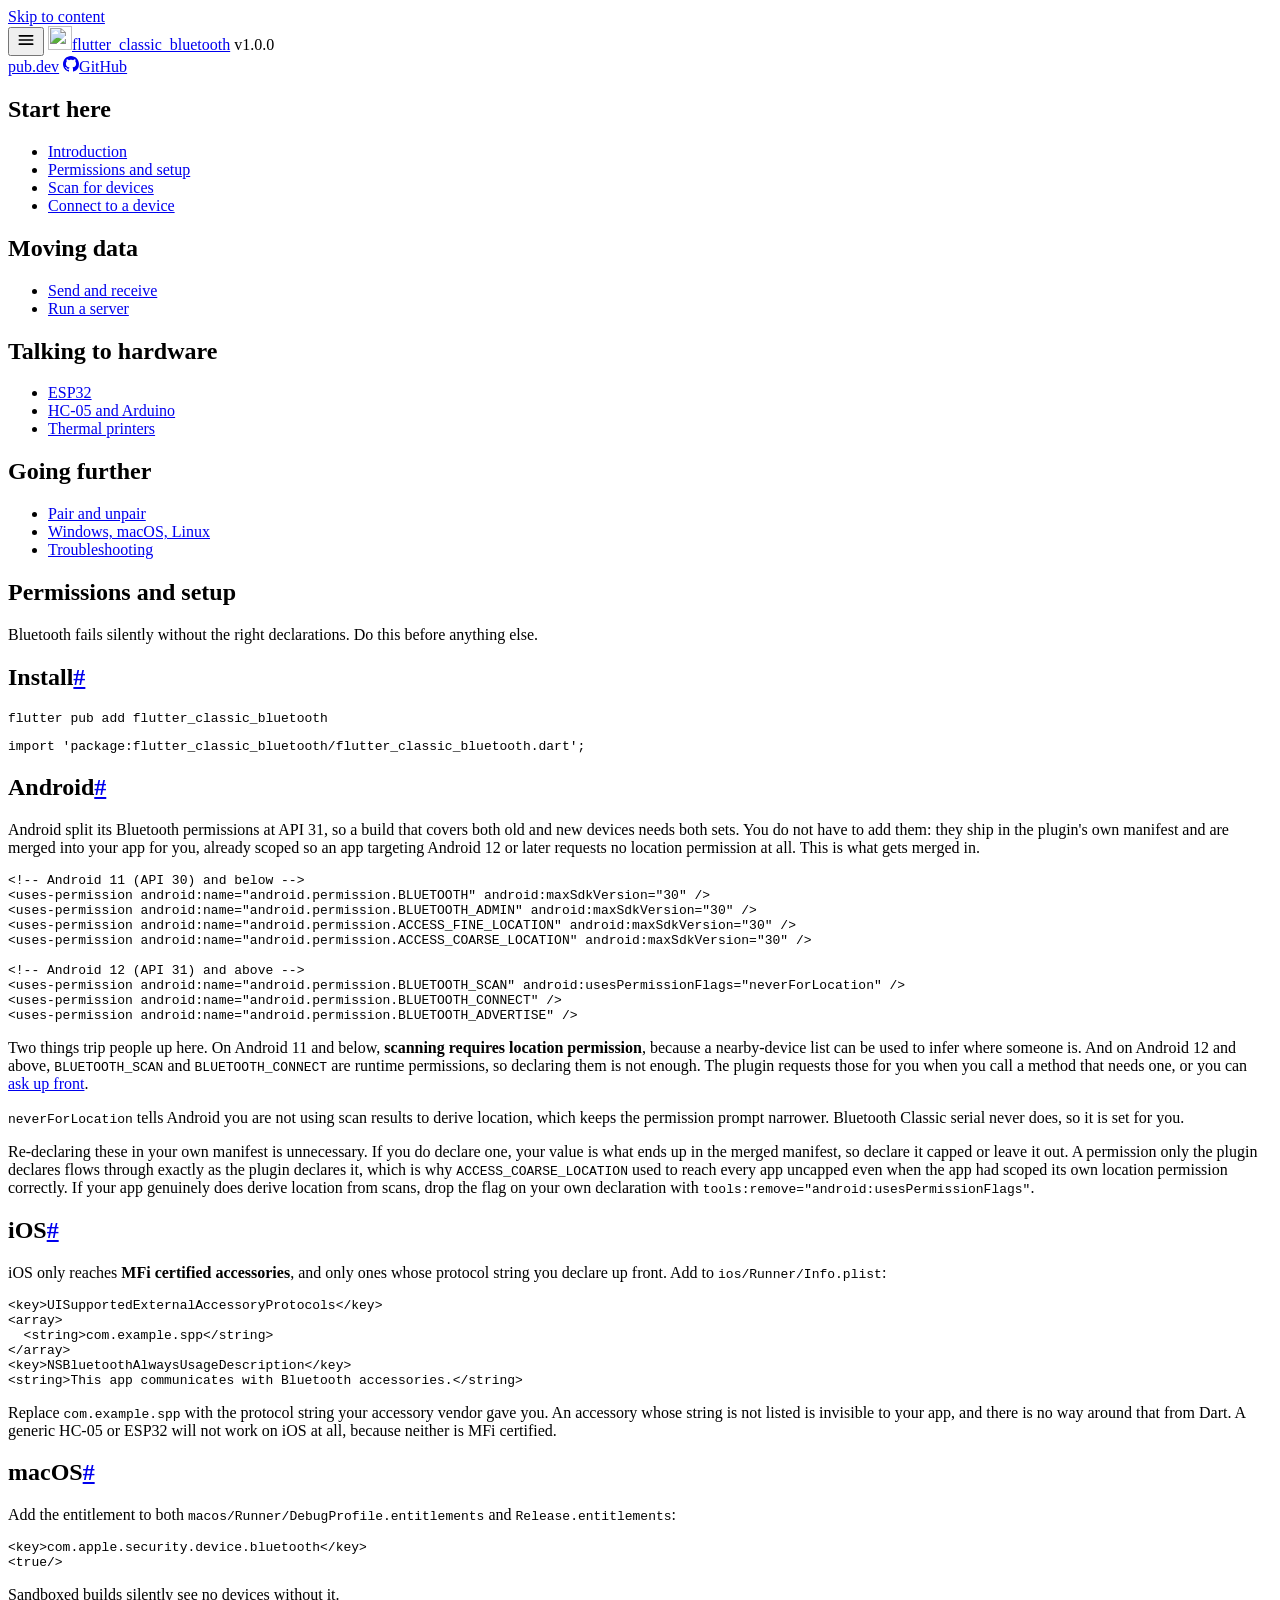
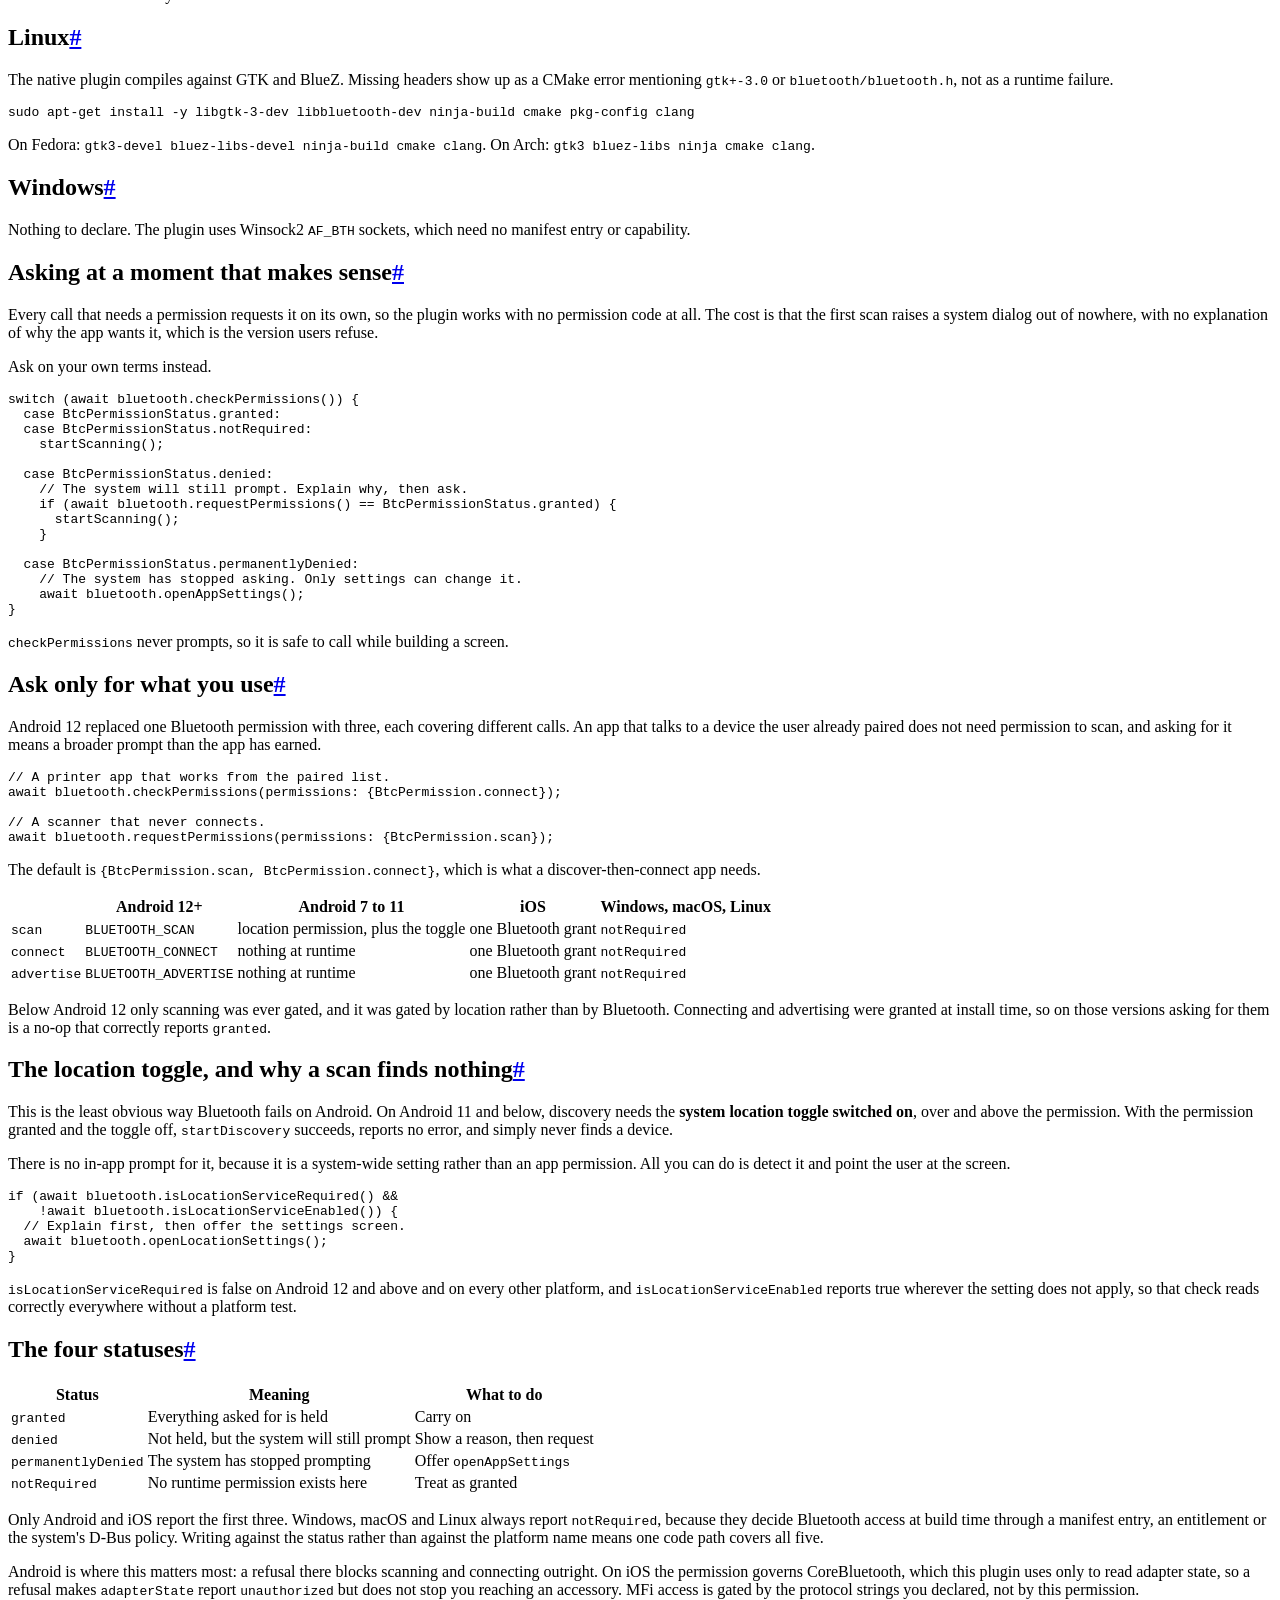
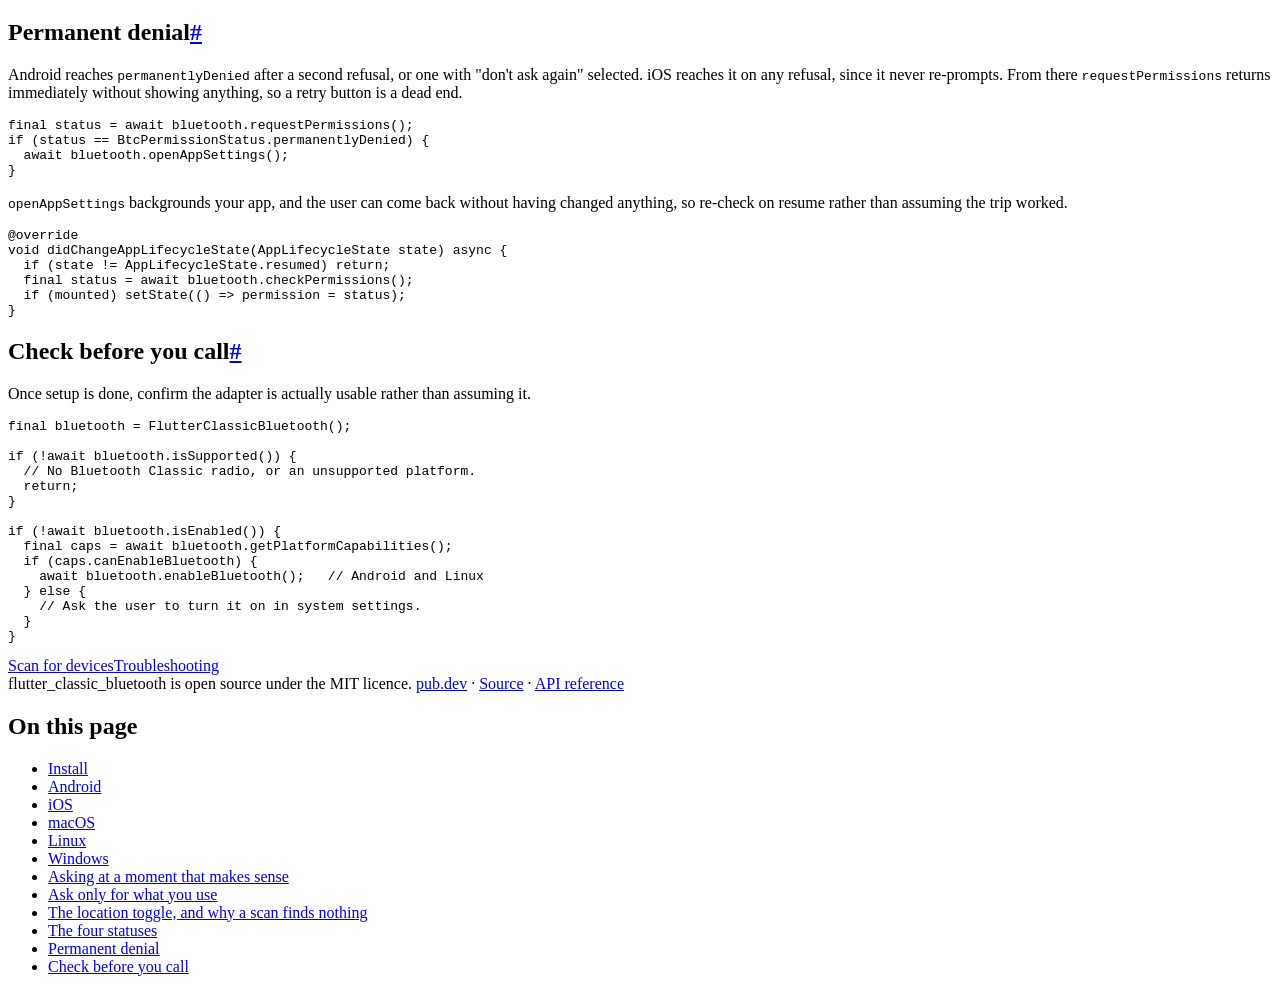
==== commit bcb18f80: "fix: stop shipping an uncapped location permission, and harden discovery Only the plugin declared AC" ====
--- a/site/bluetooth-permissions.html
+++ b/site/bluetooth-permissions.html
@@ -41,18 +41,20 @@
 <div class="codeblock"><pre><code>flutter pub add flutter_classic_bluetooth</code></pre></div>
 <div class="codeblock"><pre><code>import 'package:flutter_classic_bluetooth/flutter_classic_bluetooth.dart';</code></pre></div>
 <h2 id="android">Android<a class="anchor" href="#android" aria-label="Link to this section">#</a></h2>
-<p>Android split its Bluetooth permissions at API 31, so a manifest that covers both old and new devices needs both sets. Add these to <code>android/app/src/main/AndroidManifest.xml</code>, inside <code>&lt;manifest&gt;</code> and above <code>&lt;application&gt;</code>.</p>
+<p>Android split its Bluetooth permissions at API 31, so a build that covers both old and new devices needs both sets. You do not have to add them: they ship in the plugin's own manifest and are merged into your app for you, already scoped so an app targeting Android 12 or later requests no location permission at all. This is what gets merged in.</p>
 <div class="codeblock"><pre><code>&lt;!-- Android 11 (API 30) and below --&gt;
 &lt;uses-permission android:name="android.permission.BLUETOOTH" android:maxSdkVersion="30" /&gt;
 &lt;uses-permission android:name="android.permission.BLUETOOTH_ADMIN" android:maxSdkVersion="30" /&gt;
 &lt;uses-permission android:name="android.permission.ACCESS_FINE_LOCATION" android:maxSdkVersion="30" /&gt;
+&lt;uses-permission android:name="android.permission.ACCESS_COARSE_LOCATION" android:maxSdkVersion="30" /&gt;
 
 &lt;!-- Android 12 (API 31) and above --&gt;
 &lt;uses-permission android:name="android.permission.BLUETOOTH_SCAN" android:usesPermissionFlags="neverForLocation" /&gt;
 &lt;uses-permission android:name="android.permission.BLUETOOTH_CONNECT" /&gt;
 &lt;uses-permission android:name="android.permission.BLUETOOTH_ADVERTISE" /&gt;</code></pre></div>
 <p>Two things trip people up here. On Android 11 and below, <strong>scanning requires location permission</strong>, because a nearby-device list can be used to infer where someone is. And on Android 12 and above, <code>BLUETOOTH_SCAN</code> and <code>BLUETOOTH_CONNECT</code> are runtime permissions, so declaring them is not enough. The plugin requests those for you when you call a method that needs one, or you can <a href="#asking-at-a-moment-that-makes-sense">ask up front</a>.</p>
-<p><code>neverForLocation</code> tells Android you are not using scan results to derive location, which keeps the permission prompt narrower. Drop that flag if you genuinely do.</p>
+<p><code>neverForLocation</code> tells Android you are not using scan results to derive location, which keeps the permission prompt narrower. Bluetooth Classic serial never does, so it is set for you.</p>
+<p>Re-declaring these in your own manifest is unnecessary. If you do declare one, your value is what ends up in the merged manifest, so declare it capped or leave it out. A permission only the plugin declares flows through exactly as the plugin declares it, which is why <code>ACCESS_COARSE_LOCATION</code> used to reach every app uncapped even when the app had scoped its own location permission correctly. If your app genuinely does derive location from scans, drop the flag on your own declaration with <code>tools:remove="android:usesPermissionFlags"</code>.</p>
 
 <h2 id="ios">iOS<a class="anchor" href="#ios" aria-label="Link to this section">#</a></h2>
 <p>iOS only reaches <strong>MFi certified accessories</strong>, and only ones whose protocol string you declare up front. Add to <code>ios/Runner/Info.plist</code>:</p>
